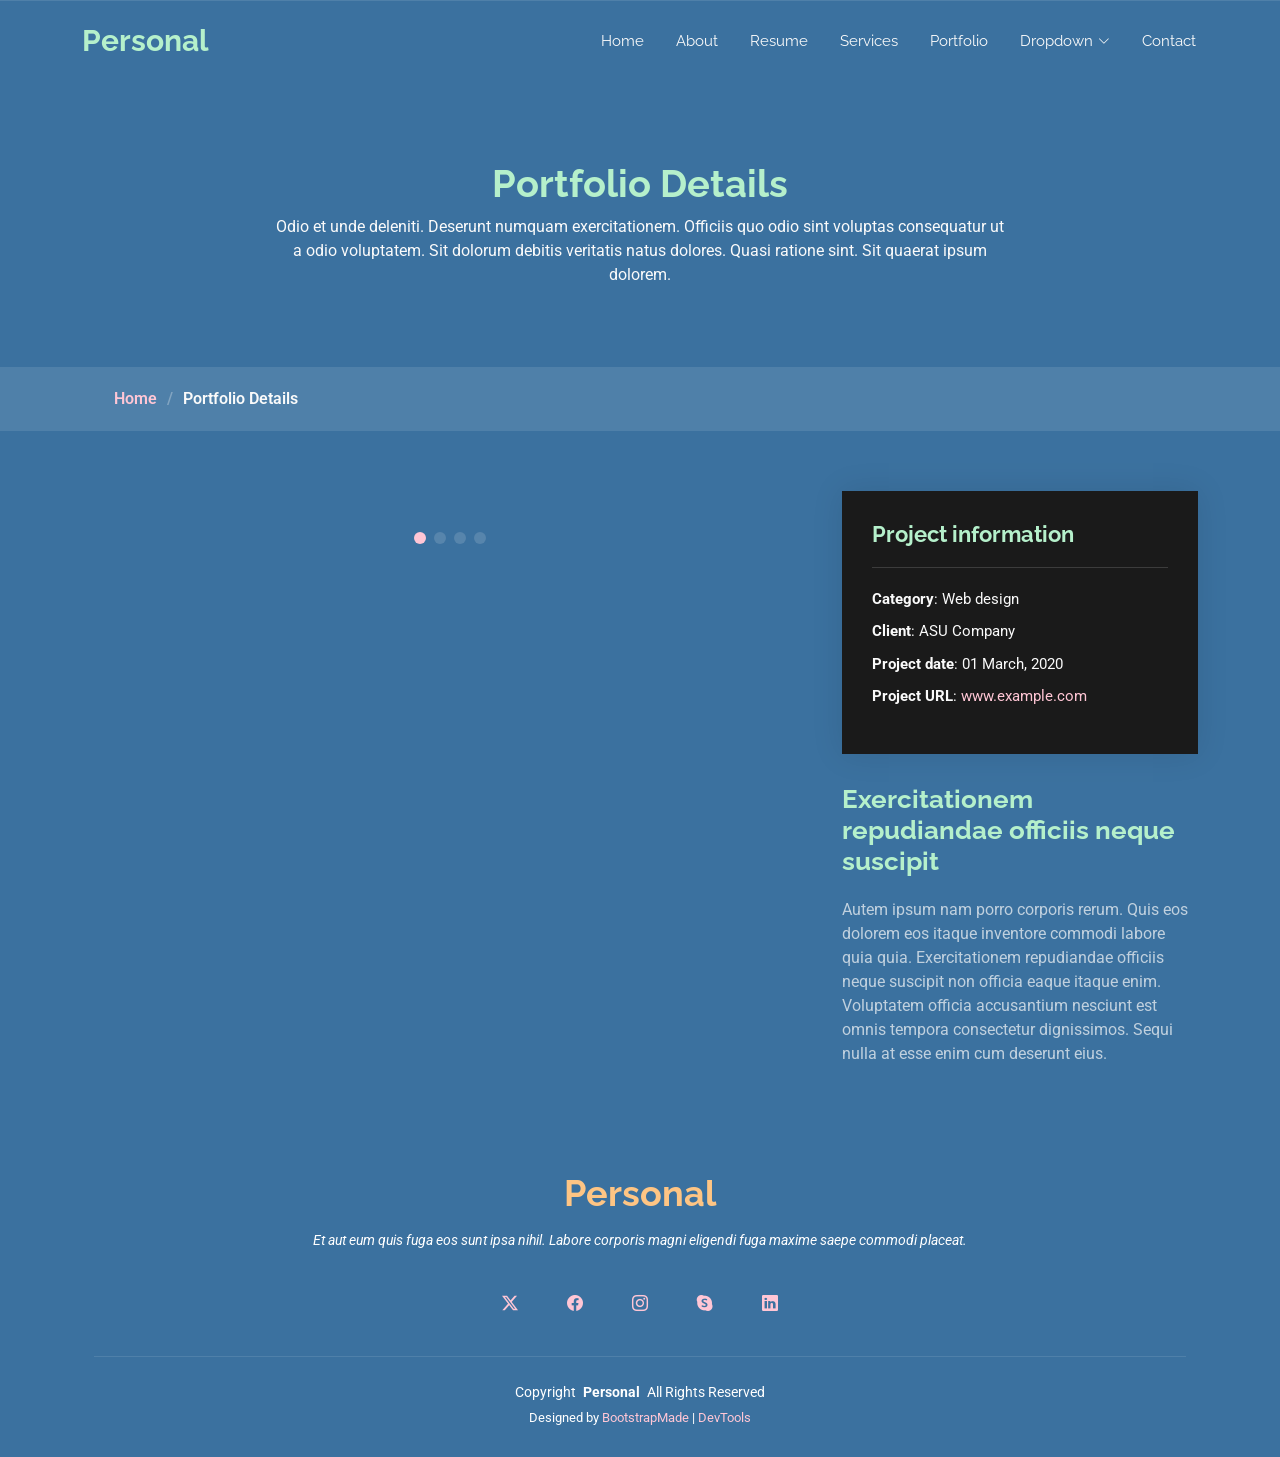
==== portfolio-details.html @ 61aa3cf6 "working on home page, adding portfolio files" ====
<!DOCTYPE html>
<html lang="en">

<head>
  <meta charset="utf-8">
  <meta content="width=device-width, initial-scale=1.0" name="viewport">
  <title>Portfolio Details - Personal Bootstrap Template</title>
  <meta name="description" content="">
  <meta name="keywords" content="">

  <!-- Favicons -->
  <link href="assets/img/favicon.png" rel="icon">
  <link href="assets/img/apple-touch-icon.png" rel="apple-touch-icon">

  <!-- Fonts -->
  <link href="https://fonts.googleapis.com" rel="preconnect">
  <link href="https://fonts.gstatic.com" rel="preconnect" crossorigin>
  <link href="https://fonts.googleapis.com/css2?family=Roboto:ital,wght@0,100;0,300;0,400;0,500;0,700;0,900;1,100;1,300;1,400;1,500;1,700;1,900&family=Poppins:ital,wght@0,100;0,200;0,300;0,400;0,500;0,600;0,700;0,800;0,900;1,100;1,200;1,300;1,400;1,500;1,600;1,700;1,800;1,900&family=Raleway:ital,wght@0,100;0,200;0,300;0,400;0,500;0,600;0,700;0,800;0,900;1,100;1,200;1,300;1,400;1,500;1,600;1,700;1,800;1,900&display=swap" rel="stylesheet">

  <!-- Vendor CSS Files -->
  <link href="assets/vendor/bootstrap/css/bootstrap.min.css" rel="stylesheet">
  <link href="assets/vendor/bootstrap-icons/bootstrap-icons.css" rel="stylesheet">
  <link href="assets/vendor/aos/aos.css" rel="stylesheet">
  <link href="assets/vendor/swiper/swiper-bundle.min.css" rel="stylesheet">
  <link href="assets/vendor/glightbox/css/glightbox.min.css" rel="stylesheet">

  <!-- Main CSS File -->
  <link href="assets/css/main.css" rel="stylesheet">

  <!-- =======================================================
  * Template Name: Personal
  * Template URL: https://bootstrapmade.com/personal-free-resume-bootstrap-template/
  * Updated: Mar 05 2025 with Bootstrap v5.3.3
  * Author: BootstrapMade.com
  * License: https://bootstrapmade.com/license/
  ======================================================== -->
</head>

<body class="portfolio-details-page">

  <header id="header" class="header d-flex align-items-center fixed-top">
    <div class="container-fluid container-xl position-relative d-flex align-items-center justify-content-between">

      <a href="index.html" class="logo d-flex align-items-center">
        <!-- Uncomment the line below if you also wish to use an image logo -->
        <!-- <img src="assets/img/logo.webp" alt=""> -->
        <h1 class="sitename">Personal</h1>
      </a>

      <nav id="navmenu" class="navmenu">
        <ul>
          <li><a href="index.html">Home</a></li>
          <li><a href="about.html">About</a></li>
          <li><a href="resume.html">Resume</a></li>
          <li><a href="services.html">Services</a></li>
          <li><a href="portfolio.html">Portfolio</a></li>
          <li class="dropdown"><a href="#"><span>Dropdown</span> <i class="bi bi-chevron-down toggle-dropdown"></i></a>
            <ul>
              <li><a href="#">Dropdown 1</a></li>
              <li class="dropdown"><a href="#"><span>Deep Dropdown</span> <i class="bi bi-chevron-down toggle-dropdown"></i></a>
                <ul>
                  <li><a href="#">Deep Dropdown 1</a></li>
                  <li><a href="#">Deep Dropdown 2</a></li>
                  <li><a href="#">Deep Dropdown 3</a></li>
                  <li><a href="#">Deep Dropdown 4</a></li>
                  <li><a href="#">Deep Dropdown 5</a></li>
                </ul>
              </li>
              <li><a href="#">Dropdown 2</a></li>
              <li><a href="#">Dropdown 3</a></li>
              <li><a href="#">Dropdown 4</a></li>
            </ul>
          </li>
          <li><a href="contact.html">Contact</a></li>
        </ul>
        <i class="mobile-nav-toggle d-xl-none bi bi-list"></i>
      </nav>

    </div>
  </header>

  <main class="main">

    <!-- Page Title -->
    <div class="page-title" data-aos="fade">
      <div class="heading">
        <div class="container">
          <div class="row d-flex justify-content-center text-center">
            <div class="col-lg-8">
              <h1>Portfolio Details</h1>
              <p class="mb-0">Odio et unde deleniti. Deserunt numquam exercitationem. Officiis quo odio sint voluptas consequatur ut a odio voluptatem. Sit dolorum debitis veritatis natus dolores. Quasi ratione sint. Sit quaerat ipsum dolorem.</p>
            </div>
          </div>
        </div>
      </div>
      <nav class="breadcrumbs">
        <div class="container">
          <ol>
            <li><a href="index.html">Home</a></li>
            <li class="current">Portfolio Details</li>
          </ol>
        </div>
      </nav>
    </div><!-- End Page Title -->

    <!-- Portfolio Details Section -->
    <section id="portfolio-details" class="portfolio-details section">

      <div class="container" data-aos="fade-up" data-aos-delay="100">

        <div class="row gy-4">

          <div class="col-lg-8">
            <div class="portfolio-details-slider swiper init-swiper">

              <script type="application/json" class="swiper-config">
                {
                  "loop": true,
                  "speed": 600,
                  "autoplay": {
                    "delay": 5000
                  },
                  "slidesPerView": "auto",
                  "pagination": {
                    "el": ".swiper-pagination",
                    "type": "bullets",
                    "clickable": true
                  }
                }
              </script>

              <div class="swiper-wrapper align-items-center">

                <div class="swiper-slide">
                  <img src="assets/img/portfolio/portfolio-1.webp" alt="">
                </div>

                <div class="swiper-slide">
                  <img src="assets/img/portfolio/portfolio-10.webp" alt="">
                </div>

                <div class="swiper-slide">
                  <img src="assets/img/portfolio/portfolio-7.webp" alt="">
                </div>

                <div class="swiper-slide">
                  <img src="assets/img/portfolio/portfolio-4.webp" alt="">
                </div>

              </div>
              <div class="swiper-pagination"></div>
            </div>
          </div>

          <div class="col-lg-4">
            <div class="portfolio-info" data-aos="fade-up" data-aos-delay="200">
              <h3>Project information</h3>
              <ul>
                <li><strong>Category</strong>: Web design</li>
                <li><strong>Client</strong>: ASU Company</li>
                <li><strong>Project date</strong>: 01 March, 2020</li>
                <li><strong>Project URL</strong>: <a href="#">www.example.com</a></li>
              </ul>
            </div>
            <div class="portfolio-description" data-aos="fade-up" data-aos-delay="300">
              <h2>Exercitationem repudiandae officiis neque suscipit</h2>
              <p>
                Autem ipsum nam porro corporis rerum. Quis eos dolorem eos itaque inventore commodi labore quia quia. Exercitationem repudiandae officiis neque suscipit non officia eaque itaque enim. Voluptatem officia accusantium nesciunt est omnis tempora consectetur dignissimos. Sequi nulla at esse enim cum deserunt eius.
              </p>
            </div>
          </div>

        </div>

      </div>

    </section><!-- /Portfolio Details Section -->

  </main>

  <footer id="footer" class="footer dark-background">
    <div class="container">
      <h3 class="sitename">Personal</h3>
      <p>Et aut eum quis fuga eos sunt ipsa nihil. Labore corporis magni eligendi fuga maxime saepe commodi placeat.</p>
      <div class="social-links d-flex justify-content-center">
        <a href=""><i class="bi bi-twitter-x"></i></a>
        <a href=""><i class="bi bi-facebook"></i></a>
        <a href=""><i class="bi bi-instagram"></i></a>
        <a href=""><i class="bi bi-skype"></i></a>
        <a href=""><i class="bi bi-linkedin"></i></a>
      </div>
      <div class="container">
        <div class="copyright">
          <span>Copyright</span> <strong class="px-1 sitename">Personal</strong> <span>All Rights Reserved</span>
        </div>
        <div class="credits">
          <!-- All the links in the footer should remain intact. -->
          <!-- You can delete the links only if you've purchased the pro version. -->
          <!-- Licensing information: https://bootstrapmade.com/license/ -->
          <!-- Purchase the pro version with working PHP/AJAX contact form: [buy-url] -->
          Designed by <a href="https://bootstrapmade.com/">BootstrapMade</a> | <a href="https://bootstrapmade.com/tools/">DevTools</a>
        </div>
      </div>
    </div>
  </footer>

  <!-- Scroll Top -->
  <a href="#" id="scroll-top" class="scroll-top d-flex align-items-center justify-content-center"><i class="bi bi-arrow-up-short"></i></a>

  <!-- Preloader -->
  <div id="preloader"></div>

  <!-- Vendor JS Files -->
  <script src="assets/vendor/bootstrap/js/bootstrap.bundle.min.js"></script>
  <script src="assets/vendor/php-email-form/validate.js"></script>
  <script src="assets/vendor/aos/aos.js"></script>
  <script src="assets/vendor/typed.js/typed.umd.js"></script>
  <script src="assets/vendor/purecounter/purecounter_vanilla.js"></script>
  <script src="assets/vendor/waypoints/noframework.waypoints.js"></script>
  <script src="assets/vendor/swiper/swiper-bundle.min.js"></script>
  <script src="assets/vendor/glightbox/js/glightbox.min.js"></script>
  <script src="assets/vendor/imagesloaded/imagesloaded.pkgd.min.js"></script>
  <script src="assets/vendor/isotope-layout/isotope.pkgd.min.js"></script>

  <!-- Main JS File -->
  <script src="assets/js/main.js"></script>

</body>

</html>
---- assets/css/main.css ----
/**
* Template Name: Personal
* Template URL: ttps://bootstrapmade.com/personal-free-resume-bootstrap-template/
* Updated: Nov 04 2024 with Bootstrap v5.3.3
* Author: BootstrapMade.com
* License: https://bootstrapmade.com/license/
*/

/*--------------------------------------------------------------
# Font & Color Variables
# Help: https://bootstrapmade.com/color-system/
--------------------------------------------------------------*/
/* Fonts */
:root {
  --default-font: "Roboto",  system-ui, -apple-system, "Segoe UI", Roboto, "Helvetica Neue", Arial, "Noto Sans", "Liberation Sans", sans-serif, "Apple Color Emoji", "Segoe UI Emoji", "Segoe UI Symbol", "Noto Color Emoji";
  --heading-font: "Raleway",  sans-serif;
  --nav-font: "Raleway",  sans-serif;
}

/* Global Colors - The following color variables are used throughout the website. Updating them here will change the color scheme of the entire website */
:root { 
  --background-color: #3b719f; /* Background color for the entire website, including individual sections */
  --default-color: #fafafa; /* Default color used for the majority of the text content across the entire website */
  --heading-color: #b5f0cb; /* Color for headings, subheadings and title throughout the website */
  --accent-color: #ffc6d5; /* Accent color that represents your brand on the website. It's used for buttons, links, and other elements that need to stand out */
  --surface-color: #1a1a1a; /* The surface color is used as a background of boxed elements within sections, such as cards, icon boxes, or other elements that require a visual separation from the global background. */
  --contrast-color: #000000; /* Contrast color for text, ensuring readability against backgrounds of accent, heading, or default colors. */
}

/* Nav Menu Colors - The following color variables are used specifically for the navigation menu. They are separate from the global colors to allow for more customization options */
:root {
  --nav-color: #fafafa;  /* The default color of the main navmenu links */
  --nav-hover-color: #e3da95; /* Applied to main navmenu links when they are hovered over or active */
  --nav-mobile-background-color: #3b719f; /* Used as the background color for mobile navigation menu */
  --nav-dropdown-background-color: rgb(30, 42, 85); /* Used as the background color for dropdown items that appear when hovering over primary navigation items */
  --nav-dropdown-color: #fafafa; /* Used for navigation links of the dropdown items in the navigation menu. */
  --nav-dropdown-hover-color: #e3da95; /* Similar to --nav-hover-color, this color is applied to dropdown navigation links when they are hovered over. */
}

/* Color Presets - These classes override global colors when applied to any section or element, providing reuse of the sam color scheme. */

.light-background {
  --background-color: #1a1a1a;
  --surface-color: #343434;
}

.dark-background {
  --background-color: #3b719f;
  --default-color: #ffffff;
  --heading-color: #fec584;
  --surface-color: #292929f9;
  --contrast-color: #000000;
}

/* Smooth scroll */
:root {
  scroll-behavior: smooth;
}

/*--------------------------------------------------------------
# General Styling & Shared Classes
--------------------------------------------------------------*/
body {
  color: var(--default-color);
  background-color: var(--background-color);
  font-family: var(--default-font);
}

a {
  color: var(--accent-color);
  text-decoration: none;
  transition: 0.3s;
}

a:hover {
  color: color-mix(in srgb, var(--accent-color), transparent 25%);
  text-decoration: none;
}

h1,
h2,
h3,
h4,
h5,
h6 {
  color: var(--heading-color);
  font-family: var(--heading-font);
}

h1 .color-orange {

  color: #fec584;

} 


/*--------------------------------------------------------------
# Global Header
--------------------------------------------------------------*/
.header {
  --background-color: rgba(0, 0, 0, 0);
  color: var(--default-color);
  background-color: var(--background-color);
  padding: 15px 0;
  transition: all 0.5s;
  z-index: 997;
}

.header .logo {
  line-height: 1;
}

.header .logo img {
  max-height: 32px;
  margin-right: 8px;
}

.header .logo h1 {
  font-size: 30px;
  margin: 0;
  font-weight: 700;
  color: var(--heading-color);
}

/* .scrolled .header {
  box-shadow: 0px 0 18px rgba(0, 0, 0, 0.1);
} */

/* Custom styling to match the left-side logo */
.navmenu .right-header-link {
  font-size: 30px;              /* Matches your .header .logo h1 */
  font-weight: 700;             /* Matches your .header .logo h1 */
  color: #e3da95;               /* Change this to your desired color (e.g., Orange) */
  text-decoration: none;
  font-family: var(--nav-font);
  transition: 0.3s;
}

/* Hover state */
.navmenu .right-header-link:hover {
  color: var(--nav-hover-color); /* Or a specific color like #ffffff */
}

/* Fix for Mobile: Ensures the link stays visible and doesn't hide inside a menu */
@media (max-width: 1199px) {
  .navmenu ul {
    display: none !important;
  }
  
  .navmenu .right-header-link {
    font-size: 20px; /* Slightly smaller for mobile screens */
    padding-right: 15px;
  }
}

/* Global Header on Scroll
------------------------------*/
.scrolled .header {
  --background-color: rgb(30, 42, 85);
}

/*--------------------------------------------------------------
# Navigation Menu
--------------------------------------------------------------*/
/* Desktop Navigation */
@media (min-width: 1200px) {
  .navmenu {
    padding: 0;
  }

  .navmenu ul {
    margin: 0;
    padding: 0;
    display: flex;
    list-style: none;
    align-items: center;
  }

  .navmenu li {
    position: relative;
  }

  .navmenu>ul>li {
    white-space: nowrap;
    padding: 15px 14px;
  }

  .navmenu>ul>li:last-child {
    padding-right: 0;
  }

  .navmenu a,
  .navmenu a:focus {
    color: var(--nav-color);
    font-size: 15px;
    padding: 0 2px;
    font-family: var(--nav-font);
    font-weight: 400;
    display: flex;
    align-items: center;
    justify-content: space-between;
    white-space: nowrap;
    transition: 0.3s;
    position: relative;
  }

  .navmenu a i,
  .navmenu a:focus i {
    font-size: 12px;
    line-height: 0;
    margin-left: 5px;
    transition: 0.3s;
  }


  .navmenu li:hover>a,
  .navmenu .active,
  .navmenu .active:focus {
    color: var(--nav-hover-color);
  }

  .navmenu .dropdown ul {
    margin: 0;
    padding: 10px 0;
    background: var(--nav-dropdown-background-color);
    display: block;
    position: absolute;
    visibility: hidden;
    left: 14px;
    top: 130%;
    opacity: 0;
    transition: 0.3s;
    border-radius: 4px;
    z-index: 99;
    box-shadow: 0px 0px 30px rgba(0, 0, 0, 0.1);
  }

  .navmenu .dropdown ul li {
    min-width: 200px;
  }

  .navmenu .dropdown ul a {
    padding: 10px 20px;
    font-size: 15px;
    text-transform: none;
    color: var(--nav-dropdown-color);
  }

  .navmenu .dropdown ul a i {
    font-size: 12px;
  }

  .navmenu .dropdown ul a:hover,
  .navmenu .dropdown ul .active:hover,
  .navmenu .dropdown ul li:hover>a {
    color: var(--nav-dropdown-hover-color);
  }

  .navmenu .dropdown:hover>ul {
    opacity: 1;
    top: 100%;
    visibility: visible;
  }

  .navmenu .dropdown .dropdown ul {
    top: 0;
    left: -90%;
    visibility: hidden;
  }

  .navmenu .dropdown .dropdown:hover>ul {
    opacity: 1;
    top: 0;
    left: -100%;
    visibility: visible;
  }
}

/* Mobile Navigation */
@media (max-width: 1199px) {
  .mobile-nav-toggle {
    color: var(--nav-color);
    font-size: 28px;
    line-height: 0;
    margin-right: 10px;
    cursor: pointer;
    transition: color 0.3s;
  }

  .navmenu {
    padding: 0;
    z-index: 9997;
  }

  .navmenu ul {
    display: none;
    list-style: none;
    position: absolute;
    inset: 60px 20px 20px 20px;
    padding: 10px 0;
    margin: 0;
    border-radius: 6px;
    background-color: var(--nav-mobile-background-color);
    border: 1px solid color-mix(in srgb, var(--default-color), transparent 90%);
    box-shadow: none;
    overflow-y: auto;
    transition: 0.3s;
    z-index: 9998;
  }

  .navmenu a,
  .navmenu a:focus {
    color: var(--nav-dropdown-color);
    padding: 10px 20px;
    font-family: var(--nav-font);
    font-size: 17px;
    font-weight: 500;
    display: flex;
    align-items: center;
    justify-content: space-between;
    white-space: nowrap;
    transition: 0.3s;
  }

  .navmenu a i,
  .navmenu a:focus i {
    font-size: 12px;
    line-height: 0;
    margin-left: 5px;
    width: 30px;
    height: 30px;
    display: flex;
    align-items: center;
    justify-content: center;
    border-radius: 50%;
    transition: 0.3s;
    background-color: color-mix(in srgb, var(--accent-color), transparent 90%);
  }

  .navmenu a i:hover,
  .navmenu a:focus i:hover {
    background-color: var(--accent-color);
    color: var(--contrast-color);
  }

  .navmenu a:hover,
  .navmenu .active,
  .navmenu .active:focus {
    color: var(--nav-dropdown-hover-color);
  }

  .navmenu .active i,
  .navmenu .active:focus i {
    background-color: var(--accent-color);
    color: var(--contrast-color);
    transform: rotate(180deg);
  }

  .navmenu .dropdown ul {
    position: static;
    display: none;
    z-index: 99;
    padding: 10px 0;
    margin: 10px 20px;
    background-color: var(--nav-dropdown-background-color);
    transition: all 0.5s ease-in-out;
  }

  .navmenu .dropdown ul ul {
    background-color: rgba(33, 37, 41, 0.1);
  }

  .navmenu .dropdown>.dropdown-active {
    display: block;
    background-color: rgba(33, 37, 41, 0.03);
  }

  .mobile-nav-active {
    overflow: hidden;
  }

  .mobile-nav-active .mobile-nav-toggle {
    color: #fff;
    position: absolute;
    font-size: 32px;
    top: 15px;
    right: 15px;
    margin-right: 0;
    z-index: 9999;
  }

  .mobile-nav-active .navmenu {
    position: fixed;
    overflow: hidden;
    inset: 0;
    background: rgba(33, 37, 41, 0.8);
    transition: 0.3s;
  }

  .mobile-nav-active .navmenu>ul {
    display: block;
  }
}

/*--------------------------------------------------------------
# Global Footer
--------------------------------------------------------------*/
.footer {
  color: var(--default-color);
  background-color: var(--background-color);
  font-size: 14px;
  text-align: center;
  padding: 30px 0;
  position: relative;
}

.footer h3 {
  font-size: 36px;
  font-weight: 700;
  position: relative;
  padding: 0;
  margin: 0 0 15px 0;
}

.footer p {
  font-size: 15;
  font-style: italic;
  padding: 0;
  margin: 0 0 30px 0;
}

.footer .social-links {
  margin: 0 0 30px 0;
}

.footer .social-links a {
  font-size: 16px;
  display: flex;
  align-items: center;
  justify-content: center;
  color: var(--accent-color);
  line-height: 1;
  margin: 0 10px;
  border-radius: 100%;
  text-align: center;
  width: 45px;
  height: 45px;
  transition: 0.3s;
}

.footer .social-links a:hover {
  color: color-mix(in srgb, var(--accent-color), transparent 25%);
  text-decoration: none;
}

.footer .copyright {
  padding-top: 25px;
  border-top: 1px solid color-mix(in srgb, var(--default-color), transparent 90%);
}

.footer .credits {
  font-size: 13px;
  padding-top: 5px;
}

/*--------------------------------------------------------------
# Scroll Top Button
--------------------------------------------------------------*/
.scroll-top {
  position: fixed;
  visibility: hidden;
  opacity: 0;
  right: 15px;
  bottom: -15px;
  z-index: 99999;
  background-color: var(--accent-color);
  width: 44px;
  height: 44px;
  border-radius: 50px;
  transition: all 0.4s;
}

.scroll-top i {
  font-size: 24px;
  color: var(--contrast-color);
  line-height: 0;
}

.scroll-top:hover {
  background-color: color-mix(in srgb, var(--accent-color), transparent 20%);
  color: var(--contrast-color);
}

.scroll-top.active {
  visibility: visible;
  opacity: 1;
  bottom: 15px;
}

/*--------------------------------------------------------------
# Disable aos animation delay on mobile devices
--------------------------------------------------------------*/
@media screen and (max-width: 768px) {
  [data-aos-delay] {
    transition-delay: 0 !important;
  }
}

/*--------------------------------------------------------------
# Global Page Titles & Breadcrumbs
--------------------------------------------------------------*/
.page-title {
  color: var(--default-color);
  background-color: var(--background-color);
  position: relative;
}

.page-title .heading {
  padding: 160px 0 80px 0;
  border-top: 1px solid color-mix(in srgb, var(--default-color), transparent 90%);
}

.page-title .heading h1 {
  font-size: 38px;
  font-weight: 700;
}

.page-title nav {
  background-color: color-mix(in srgb, var(--default-color), transparent 90%);
  padding: 20px 0;
}

.page-title nav ol {
  display: flex;
  flex-wrap: wrap;
  list-style: none;
  margin: 0;
  font-size: 16px;
  font-weight: 600;
}

.page-title nav ol li+li {
  padding-left: 10px;
}

.page-title nav ol li+li::before {
  content: "/";
  display: inline-block;
  padding-right: 10px;
  color: color-mix(in srgb, var(--default-color), transparent 70%);
}

/*--------------------------------------------------------------
# Global Sections
--------------------------------------------------------------*/
section,
.section {
  color: var(--default-color);
  background-color: var(--background-color);
  padding: 60px 0;
  scroll-margin-top: 100px;
  overflow: clip;
}

@media (max-width: 1199px) {

  section,
  .section {
    scroll-margin-top: 66px;
  }
}

/*--------------------------------------------------------------
# Global Section Titles
--------------------------------------------------------------*/
.section-title {
  padding-bottom: 60px;
  position: relative;
}

.section-title h2 {
  font-size: 14px;
  font-weight: 500;
  padding: 0;
  line-height: 1px;
  margin: 0;
  letter-spacing: 1.5px;
  text-transform: uppercase;
  color: color-mix(in srgb, var(--default-color), transparent 50%);
  position: relative;
}

.section-title h2::after {
  content: "";
  width: 120px;
  height: 1px;
  display: inline-block;
  background: var(--accent-color);
  margin: 4px 10px;
}

.section-title div {
  color: var(--heading-color);
  margin: 0;
  margin: 0;
  font-size: 28px;
  font-weight: 700;
  text-transform: uppercase;
  font-family: var(--heading-font);
}

/*--------------------------------------------------------------
# Hero Section
--------------------------------------------------------------*/
/* .hero {
  width: 100%;
  min-height: 100vh;
  position: relative;
  padding: 80px 0;
  display: flex;
  align-items: center;
  justify-content: center;
}

.hero img {
  position: absolute;
  inset: 0;
  display: block;
  width: 100%;
  height: 100%;
  object-fit: cover;
  z-index: 1;
}

.hero .container {
  position: relative;
  z-index: 3;
}

.hero h2 {
  margin: 0;
  font-size: 64px;
  font-weight: 700;
}

.hero p {
  margin: 5px 0 0 0;
  font-size: 26px;
}

.hero p span {
  letter-spacing: 1px;
  border-bottom: 2px solid var(--accent-color);
}

.hero .social-links {
  margin-top: 25px;
}

.hero .social-links a {
  background-color: color-mix(in srgb, var(--default-color), transparent 90%);
  color: var(--default-color);
  font-size: 14px;
  width: 40px;
  height: 40px;
  border-radius: 50px;
  display: inline-flex;
  align-items: center;
  justify-content: center;
  margin-right: 20px;
  transition: 0.3s;
}

.hero .social-links a:hover {
  background-color: var(--accent-color);
}

@media (max-width: 768px) {
  .hero h2 {
    font-size: 32px;
  }

  .hero p {
    font-size: 20px;
  }
} */

/*--------------------------------------------------------------
# About Section
--------------------------------------------------------------*/
/* .about .content h2 {
  font-weight: 700;
  font-size: 24px;
}

.about .content ul {
  list-style: none;
  padding: 0;
}

.about .content ul li {
  margin-bottom: 20px;
  display: flex;
  align-items: center;
}

.about .content ul strong {
  margin-right: 10px;
}

.about .content ul i {
  font-size: 16px;
  margin-right: 5px;
  color: var(--accent-color);
  line-height: 0;
} */

/*--------------------------------------------------------------
# Stats Section
--------------------------------------------------------------*/
/* .stats i {
  background-color: var(--surface-color);
  color: var(--accent-color);
  box-shadow: 0px 2px 25px rgba(0, 0, 0, 0.1);
  width: 54px;
  height: 54px;
  font-size: 24px;
  border-radius: 50px;
  border: 2px solid var(--background-color);
  display: inline-flex;
  align-items: center;
  justify-content: center;
  position: relative;
  z-index: 1;
}

.stats .stats-item {
  background-color: var(--surface-color);
  margin-top: -27px;
  padding: 30px 30px 25px 30px;
  width: 100%;
  position: relative;
  text-align: center;
  box-shadow: 0px 2px 35px rgba(0, 0, 0, 0.1);
  border-radius: 4px;
  z-index: 0;
}

.stats .stats-item span {
  font-size: 36px;
  display: block;
  font-weight: 700;
  color: color-mix(in srgb, var(--default-color), transparent 20%);
}

.stats .stats-item p {
  padding: 0;
  margin: 0;
  font-family: var(--heading-font);
  font-size: 16px;
} */

/*--------------------------------------------------------------
# Skills Section
--------------------------------------------------------------*/
/* .skills .progress {
  height: 60px;
  display: block;
  background: none;
  border-radius: 0;
}

.skills .progress .skill {
  color: var(--heading-color);
  padding: 0;
  margin: 0 0 6px 0;
  text-transform: uppercase;
  display: block;
  font-weight: 600;
  font-family: var(--heading-font);
}

.skills .progress .skill .val {
  float: right;
  font-style: normal;
}

.skills .progress-bar-wrap {
  background: color-mix(in srgb, var(--default-color), transparent 90%);
  height: 10px;
}

.skills .progress-bar {
  width: 1px;
  height: 10px;
  transition: 0.9s;
  background-color: var(--accent-color);
} */

/*--------------------------------------------------------------
# Interests Section
--------------------------------------------------------------*/
/* .interests .features-item {
  background-color: var(--surface-color);
  display: flex;
  align-items: center;
  padding: 20px;
  transition: 0.3s;
  border: 1px solid color-mix(in srgb, var(--default-color), transparent 90%);
  position: relative;
}

.interests .features-item i {
  font-size: 32px;
  padding-right: 10px;
  line-height: 0;
}

.interests .features-item h3 {
  font-weight: 700;
  margin: 0;
  padding: 0;
  line-height: 1;
  font-size: 16px;
}

.interests .features-item h3 a {
  color: var(--heading-color);
  transition: 0.3s;
}

.interests .features-item:hover {
  border-color: var(--accent-color);
}

.interests .features-item:hover h3 a {
  color: var(--accent-color);
} */

/*--------------------------------------------------------------
# Resume Section
--------------------------------------------------------------*/
.resume .resume-title {
  color: var(--heading-color);
  font-size: 26px;
  font-weight: 700;
  margin-top: 20px;
  margin-bottom: 20px;
}

.resume .resume-item {
  padding: 0 0 20px 20px;
  margin-top: -2px;
  border-left: 2px solid var(--accent-color);
  position: relative;
}

.resume .resume-item h4 {
  line-height: 18px;
  font-size: 18px;
  font-weight: 600;
  text-transform: uppercase;
  color: color-mix(in srgb, var(--default-color), transparent 20%);
  margin-bottom: 10px;
}

.resume .resume-item h5 {
  font-size: 16px;
  padding: 5px 15px;
  display: inline-block;
  font-weight: 600;
  margin-bottom: 10px;
}

.resume .resume-item ul {
  padding-left: 20px;
}

.resume .resume-item ul li {
  padding-bottom: 10px;
}

.resume .resume-item:last-child {
  padding-bottom: 0;
}

.resume .resume-item::before {
  content: "";
  position: absolute;
  width: 16px;
  height: 16px;
  border-radius: 50px;
  left: -9px;
  top: 0;
  background: var(--background-color);
  border: 2px solid var(--accent-color);
}

/*--------------------------------------------------------------
# Services Section
--------------------------------------------------------------*/
/* .services .service-item {
  background-color: var(--surface-color);
  text-align: center;
  padding: 80px 20px;
  transition: all ease-in-out 0.3s;
  height: 100%;
}

.services .service-item .icon {
  margin: 0 auto;
  width: 64px;
  height: 64px;
  background: var(--accent-color);
  border-radius: 4px;
  display: flex;
  align-items: center;
  justify-content: center;
  margin-bottom: 20px;
  transition: 0.3s;
  transform-style: preserve-3d;
}

.services .service-item .icon i {
  color: var(--contrast-color);
  font-size: 28px;
  transition: ease-in-out 0.3s;
}

.services .service-item .icon::before {
  position: absolute;
  content: "";
  left: -8px;
  top: -8px;
  height: 100%;
  width: 100%;
  background: color-mix(in srgb, var(--accent-color), transparent 80%);
  border-radius: 5px;
  transition: all 0.3s ease-out 0s;
  transform: translateZ(-1px);
}

.services .service-item h3 {
  font-weight: 700;
  margin: 10px 0 15px 0;
  font-size: 22px;
}

.services .service-item p {
  line-height: 24px;
  font-size: 14px;
  margin-bottom: 0;
}

.services .service-item:hover {
  background: var(--accent-color);
  border-color: var(--accent-color);
}

.services .service-item:hover .icon {
  background: var(--surface-color);
}

.services .service-item:hover .icon i {
  color: var(--accent-color);
}

.services .service-item:hover .icon::before {
  background: color-mix(in srgb, var(--background-color), transparent 70%);
}

.services .service-item:hover h3,
.services .service-item:hover p {
  color: var(--contrast-color);
} */

/*--------------------------------------------------------------
# Service Details Section
--------------------------------------------------------------*/
/* .service-details .services-list {
  background-color: var(--surface-color);
  padding: 10px 30px;
  border: 1px solid color-mix(in srgb, var(--default-color), transparent 90%);
  margin-bottom: 20px;
}

.service-details .services-list a {
  display: block;
  line-height: 1;
  padding: 8px 0 8px 15px;
  border-left: 3px solid color-mix(in srgb, var(--default-color), transparent 70%);
  margin: 20px 0;
  color: color-mix(in srgb, var(--default-color), transparent 20%);
  transition: 0.3s;
}

.service-details .services-list a.active {
  color: var(--heading-color);
  font-weight: 700;
  border-color: var(--accent-color);
}

.service-details .services-list a:hover {
  border-color: var(--accent-color);
}

.service-details .services-img {
  margin-bottom: 20px;
}

.service-details h3 {
  font-size: 26px;
  font-weight: 700;
}

.service-details h4 {
  font-size: 20px;
  font-weight: 700;
}

.service-details p {
  font-size: 15px;
}

.service-details ul {
  list-style: none;
  padding: 0;
  font-size: 15px;
}

.service-details ul li {
  padding: 5px 0;
  display: flex;
  align-items: center;
}

.service-details ul i {
  font-size: 20px;
  margin-right: 8px;
  color: var(--accent-color);
} */

/*--------------------------------------------------------------
# Portfolio Section
--------------------------------------------------------------*/
.portfolio .portfolio-filters {
  padding: 0;
  margin: 0 auto 20px auto;
  list-style: none;
  text-align: center;
}

.portfolio .portfolio-filters li {
  cursor: pointer;
  display: inline-block;
  padding: 0;
  font-size: 18px;
  font-weight: 500;
  margin: 0 10px;
  line-height: 1;
  margin-bottom: 5px;
  transition: all 0.3s ease-in-out;
}

.portfolio .portfolio-filters li:hover,
.portfolio .portfolio-filters li.filter-active {
  color: var(--accent-color);
}

.portfolio .portfolio-filters li:first-child {
  margin-left: 0;
}

.portfolio .portfolio-filters li:last-child {
  margin-right: 0;
}

@media (max-width: 575px) {
  .portfolio .portfolio-filters li {
    font-size: 14px;
    margin: 0 5px;
  }
}

.portfolio .portfolio-content {
  position: relative;
  overflow: hidden;
}

.portfolio .portfolio-content img {
  transition: 0.3s;
}

.portfolio .portfolio-content .portfolio-info {
  opacity: 0;
  position: absolute;
  inset: 0;
  z-index: 3;
  transition: all ease-in-out 0.3s;
  background: rgba(0, 0, 0, 0.6);
  padding: 15px;
}

.portfolio .portfolio-content .portfolio-info h4 {
  font-size: 14px;
  padding: 5px 10px;
  font-weight: 400;
  color: #ffffff;
  display: inline-block;
  background-color: var(--accent-color);
}

.portfolio .portfolio-content .portfolio-info p {
  position: absolute;
  bottom: 10px;
  text-align: center;
  display: inline-block;
  left: 0;
  right: 0;
  font-size: 16px;
  font-weight: 600;
  color: rgba(255, 255, 255, 0.8);
}

.portfolio .portfolio-content .portfolio-info .preview-link,
.portfolio .portfolio-content .portfolio-info .details-link {
  position: absolute;
  left: calc(50% - 40px);
  font-size: 26px;
  top: calc(50% - 14px);
  color: #fff;
  transition: 0.3s;
  line-height: 1.2;
}

.portfolio .portfolio-content .portfolio-info .preview-link:hover,
.portfolio .portfolio-content .portfolio-info .details-link:hover {
  color: var(--accent-color);
}

.portfolio .portfolio-content .portfolio-info .details-link {
  left: 50%;
  font-size: 34px;
  line-height: 0;
}

.portfolio .portfolio-content:hover .portfolio-info {
  opacity: 1;
}

.portfolio .portfolio-content:hover img {
  transform: scale(1.1);
}

/*--------------------------------------------------------------
# Portfolio Details Section
--------------------------------------------------------------*/
 .portfolio-details .portfolio-details-slider img {
  width: 100%;
}

.portfolio-details .portfolio-details-slider .swiper-pagination {
  margin-top: 20px;
  position: relative;
}

.portfolio-details .portfolio-details-slider .swiper-pagination .swiper-pagination-bullet {
  width: 12px;
  height: 12px;
  background-color: color-mix(in srgb, var(--default-color), transparent 85%);
  opacity: 1;
}

.portfolio-details .portfolio-details-slider .swiper-pagination .swiper-pagination-bullet-active {
  background-color: var(--accent-color);
}

.portfolio-details .portfolio-info {
  background-color: var(--surface-color);
  padding: 30px;
  box-shadow: 0px 0 30px rgba(0, 0, 0, 0.1);
}

.portfolio-details .portfolio-info h3 {
  font-size: 22px;
  font-weight: 700;
  margin-bottom: 20px;
  padding-bottom: 20px;
  border-bottom: 1px solid color-mix(in srgb, var(--default-color), transparent 85%);
}

.portfolio-details .portfolio-info ul {
  list-style: none;
  padding: 0;
  font-size: 15px;
}

.portfolio-details .portfolio-info ul li+li {
  margin-top: 10px;
}

.portfolio-details .portfolio-description {
  padding-top: 30px;
}

.portfolio-details .portfolio-description h2 {
  font-size: 26px;
  font-weight: 700;
  margin-bottom: 20px;
}

.portfolio-details .portfolio-description p {
  padding: 0;
  color: color-mix(in srgb, var(--default-color), transparent 30%);
}

/*--------------------------------------------------------------
# Starter Section Section
--------------------------------------------------------------*/
/* .starter-section { */
  /* Add your styles here */

/*--------------------------------------------------------------
# Contact Section
--------------------------------------------------------------*/
/* .contact .info-item {
  box-shadow: 0px 0px 20px rgba(0, 0, 0, 0.1);
  padding: 20px 30px;
}

.contact .info-item .icon {
  color: var(--contrast-color);
  background-color: var(--accent-color);
  width: 56px;
  height: 56px;
  font-size: 24px;
  display: flex;
  justify-content: center;
  align-items: center;
  transition: all 0.3s ease-in-out;
  border-radius: 50%;
  margin-right: 15px;
}

.contact .info-item h3 {
  font-size: 18px;
  font-weight: 700;
  margin: 0 0 2px 0;
}

.contact .info-item p {
  padding: 0;
  margin-bottom: 0;
  font-size: 14px;
}

.contact .info-item .social-links a {
  font-size: 24px;
  display: inline-block;
  line-height: 1;
  margin: 4px 6px 0 0;
  transition: 0.3s;
  color: color-mix(in srgb, var(--default-color), transparent 50%);
}

.contact .info-item .social-links a:hover {
  color: var(--accent-color);
}

.contact .php-email-form {
  box-shadow: 0px 0px 20px rgba(0, 0, 0, 0.1);
  padding: 30px;
  margin-top: 30px;
}

@media (max-width: 575px) {
  .contact .php-email-form {
    padding: 20px;
  }
}

.contact .php-email-form input[type=text],
.contact .php-email-form input[type=email],
.contact .php-email-form textarea {
  color: var(--default-color);
  background-color: color-mix(in srgb, var(--background-color), transparent 50%);
  border-color: color-mix(in srgb, var(--default-color), transparent 80%);
  font-size: 14px;
  padding: 10px 15px;
  box-shadow: none;
  border-radius: 0;
}

.contact .php-email-form input[type=text]:focus,
.contact .php-email-form input[type=email]:focus,
.contact .php-email-form textarea:focus {
  border-color: var(--accent-color);
}

.contact .php-email-form input[type=text]::placeholder,
.contact .php-email-form input[type=email]::placeholder,
.contact .php-email-form textarea::placeholder {
  color: color-mix(in srgb, var(--default-color), transparent 70%);
}

.contact .php-email-form button[type=submit] {
  color: var(--contrast-color);
  background: var(--accent-color);
  border: 0;
  padding: 10px 30px;
  transition: 0.4s;
  border-radius: 50px;
}

.contact .php-email-form button[type=submit]:hover {
  background: color-mix(in srgb, var(--accent-color), transparent 20%);
} */

/* 
Skip to main content link
Taken from: https://www.freecodecamp.org/news/how-to-add-skip-to-main-content-links-to-a-website/
*/

.skip-to-main-content-link {
  position: absolute;
  left: -9999px;
  z-index: 999;
  padding: 1em;
  background-color: black;
  color: white;
  opacity: 0;
}
.skip-to-main-content-link:focus {
  left: 50%;
  transform: translateX(-50%);
  opacity: 1;
}

img {
  max-width: 80%;
  height: auto;
}

video {
  width: 100%;
  height: auto;
  display: block;
}

.video-caption {
  text-align: center; 
  margin-top: 10px; 
}

.header-secondary a {
  /* Matching your font preferences */
  font-size: 25px;               /* Slightly smaller than the 30px logo */
  font-weight: 600;              /* Medium weight, not too bold */
  font-family: var(--nav-font);  /* Or var(--default-font) */
  
  /* Color and Style */
  color: #e3da95;                /* Your specific color */
  text-decoration: none;
  transition: 0.3s;
  display: inline-block;
}

.header-secondary a:hover {
  color: #e4debd;                /* A slightly darker shade for hover */
  text-decoration: none;
}

/* Ensure it looks good on mobile */
@media (max-width: 768px) {
  .header-secondary a {
    font-size: 16px;
    padding-right: 10px;
  }
}


.profile-headshot {
  /* Use pixels for exact sizing, or % for relative sizing */
  max-width: 400px; 
  
  /* These lines keep it centered in the column */
  display: block;
  margin-left: auto;
  margin-right: auto;
  
  /* Optional: adds a nice rounded corner to match a modern UX feel */
  border-radius: 10px; 
}

/* Responsive adjustment: Make it look bigger/full-width on mobile */
@media (max-width: 768px) {
  .profile-headshot {
    max-width: 80%; 
    margin-top: 20px; /* Adds space between text and image on mobile */
  }
}
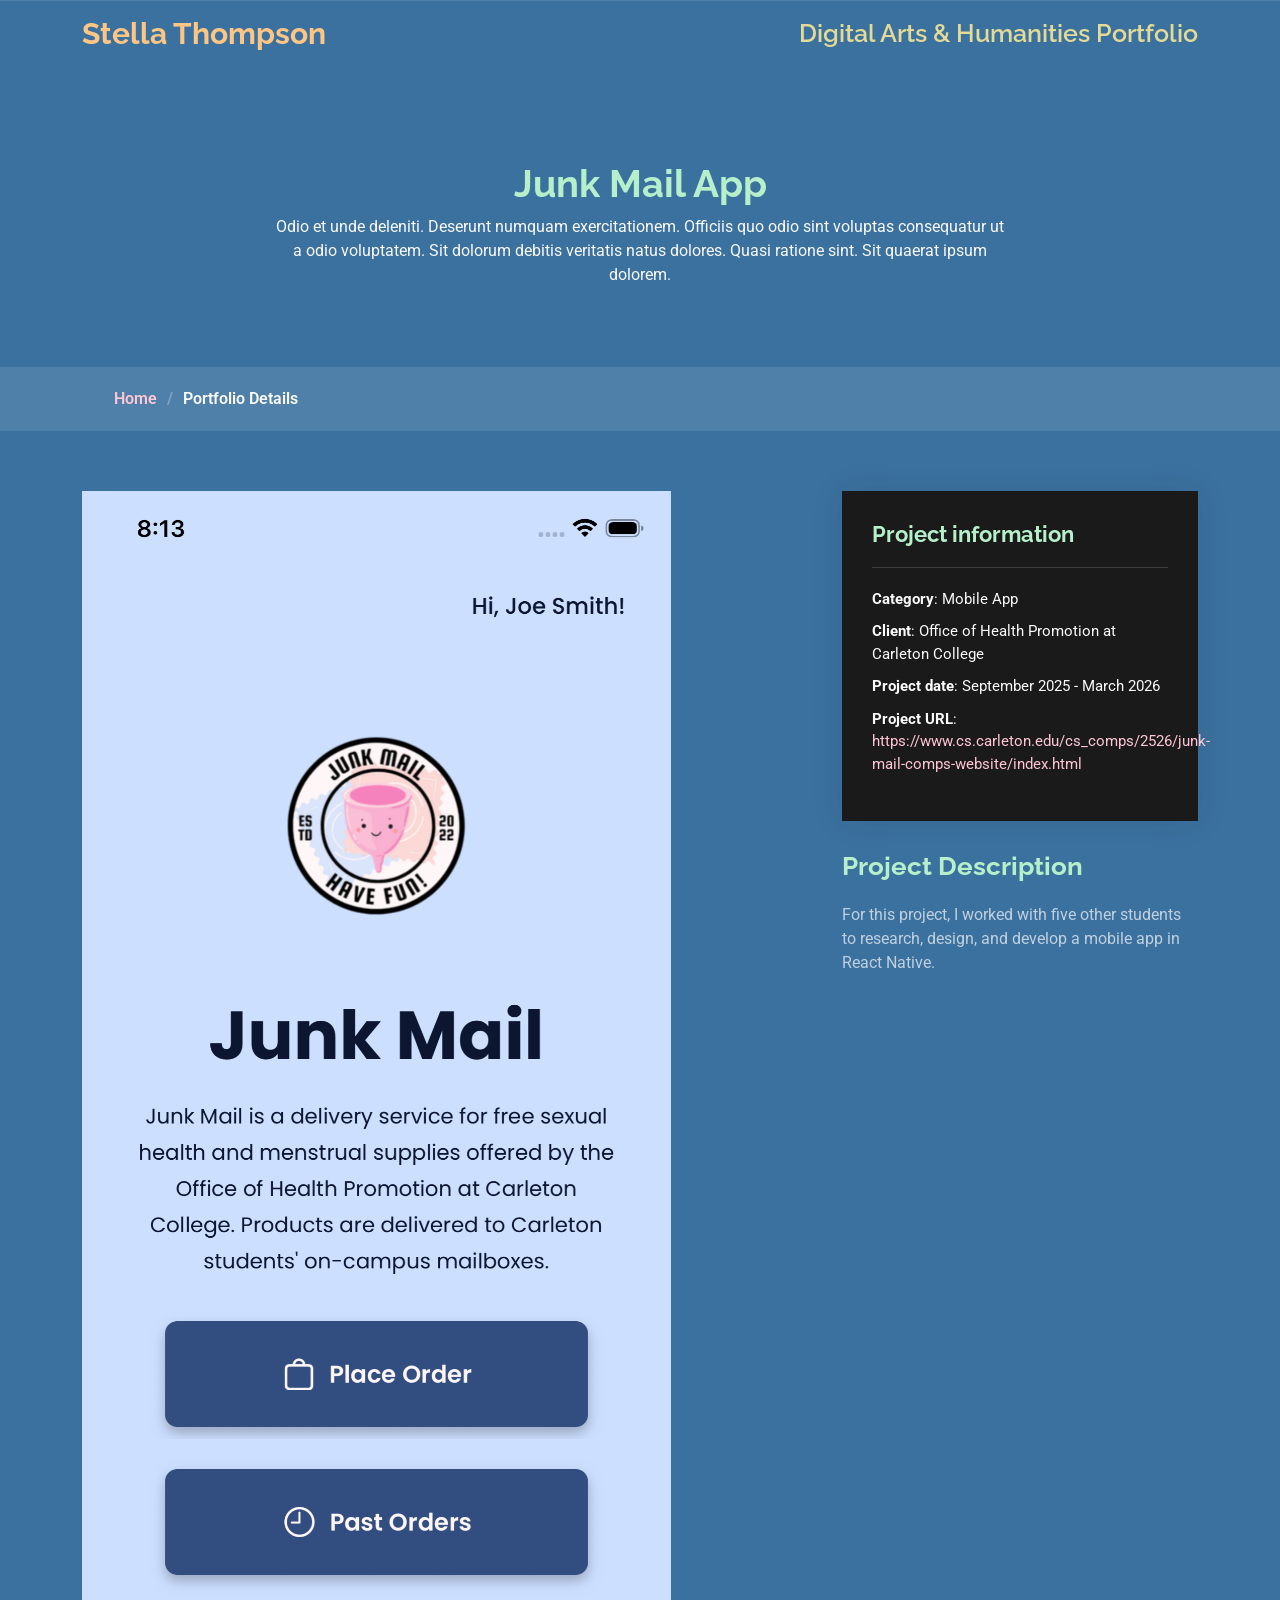
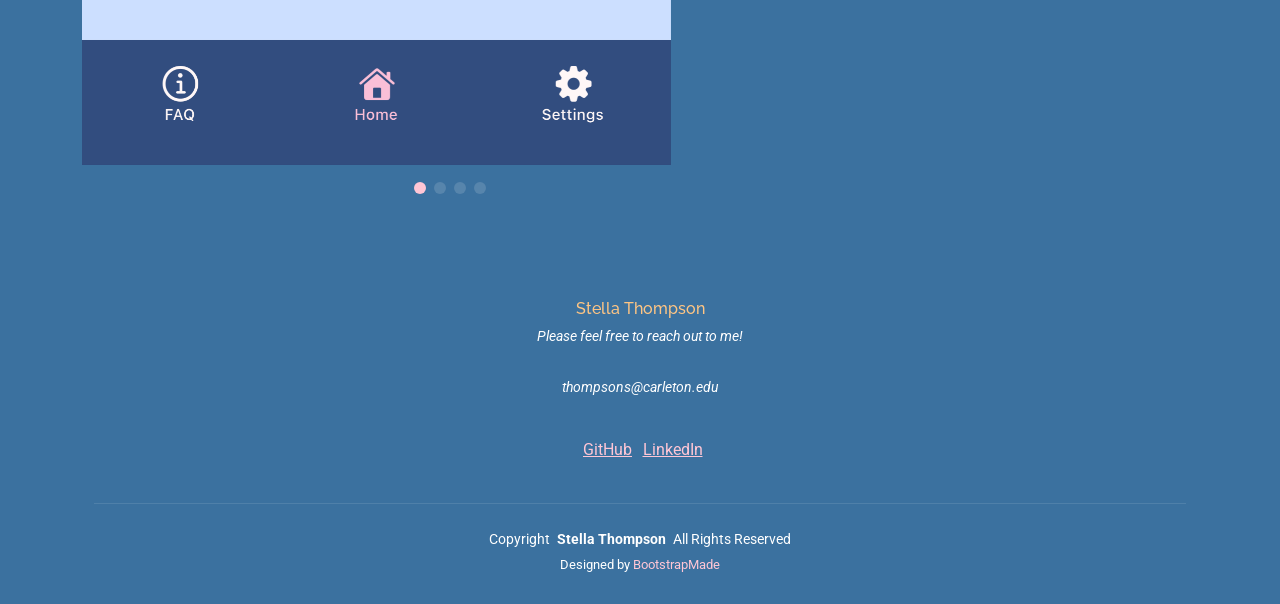
==== commit ddac7858: "adding first portfolio item" ====
--- a/portfolio-details.html
+++ b/portfolio-details.html
@@ -4,13 +4,13 @@
 <head>
   <meta charset="utf-8">
   <meta content="width=device-width, initial-scale=1.0" name="viewport">
-  <title>Portfolio Details - Personal Bootstrap Template</title>
-  <meta name="description" content="">
+  <title>Stella Thompson</title>
+  <meta name="description" content="Stella Thompson's Digital Arts and Humanities Portfolio">
   <meta name="keywords" content="">
 
   <!-- Favicons -->
-  <link href="assets/img/favicon.png" rel="icon">
-  <link href="assets/img/apple-touch-icon.png" rel="apple-touch-icon">
+  <link href="assets/img/stellaheadshot.png" rel="icon">
+  <link href="assets/img/stellaheadshot.png" rel="apple-touch-icon">
 
   <!-- Fonts -->
   <link href="https://fonts.googleapis.com" rel="preconnect">
@@ -27,54 +27,35 @@
   <!-- Main CSS File -->
   <link href="assets/css/main.css" rel="stylesheet">
 
+  <link rel=”stylesheet” href=”https://stackpath.bootstrapcdn.com/bootstrap/5.0.0-alpha1/css/bootstrap.min.css”rel=”nofollow” integrity=”sha384-r4NyP46KrjDleawBgD5tp8Y7UzmLA05oM1iAEQ17CSuDqnUK2+k9luXQOfXJCJ4I” crossorigin=”anonymous”>
+
   <!-- =======================================================
   * Template Name: Personal
   * Template URL: https://bootstrapmade.com/personal-free-resume-bootstrap-template/
-  * Updated: Mar 05 2025 with Bootstrap v5.3.3
+  * Updated: Nov 04 2024 with Bootstrap v5.3.3
   * Author: BootstrapMade.com
   * License: https://bootstrapmade.com/license/
   ======================================================== -->
 </head>
 
-<body class="portfolio-details-page">
+<body class="index-page">
+
+  <a href="#main-content" class="skip-to-main-content-link">Skip to main content</a>
 
   <header id="header" class="header d-flex align-items-center fixed-top">
     <div class="container-fluid container-xl position-relative d-flex align-items-center justify-content-between">
 
-      <a href="index.html" class="logo d-flex align-items-center">
+      <a href="https://stellathompson.github.io/" class="logo d-flex align-items-center">
         <!-- Uncomment the line below if you also wish to use an image logo -->
-        <!-- <img src="assets/img/logo.webp" alt=""> -->
-        <h1 class="sitename">Personal</h1>
+        <!-- <img src="assets/img/logo.png" alt=""> -->
+        <h1 class="sitename"><span class="color-orange">Stella Thompson</span></h1>
       </a>
 
-      <nav id="navmenu" class="navmenu">
-        <ul>
-          <li><a href="index.html">Home</a></li>
-          <li><a href="about.html">About</a></li>
-          <li><a href="resume.html">Resume</a></li>
-          <li><a href="services.html">Services</a></li>
-          <li><a href="portfolio.html">Portfolio</a></li>
-          <li class="dropdown"><a href="#"><span>Dropdown</span> <i class="bi bi-chevron-down toggle-dropdown"></i></a>
-            <ul>
-              <li><a href="#">Dropdown 1</a></li>
-              <li class="dropdown"><a href="#"><span>Deep Dropdown</span> <i class="bi bi-chevron-down toggle-dropdown"></i></a>
-                <ul>
-                  <li><a href="#">Deep Dropdown 1</a></li>
-                  <li><a href="#">Deep Dropdown 2</a></li>
-                  <li><a href="#">Deep Dropdown 3</a></li>
-                  <li><a href="#">Deep Dropdown 4</a></li>
-                  <li><a href="#">Deep Dropdown 5</a></li>
-                </ul>
-              </li>
-              <li><a href="#">Dropdown 2</a></li>
-              <li><a href="#">Dropdown 3</a></li>
-              <li><a href="#">Dropdown 4</a></li>
-            </ul>
-          </li>
-          <li><a href="contact.html">Contact</a></li>
-        </ul>
-        <i class="mobile-nav-toggle d-xl-none bi bi-list"></i>
-      </nav>
+    <div class="header-secondary">
+      <a href="https://stellathompson.github.io/dgah-portfolio/">
+        Digital Arts & Humanities Portfolio
+      </a>
+    </div>
 
     </div>
   </header>
@@ -87,7 +68,7 @@
         <div class="container">
           <div class="row d-flex justify-content-center text-center">
             <div class="col-lg-8">
-              <h1>Portfolio Details</h1>
+              <h1>Junk Mail App</h1>
               <p class="mb-0">Odio et unde deleniti. Deserunt numquam exercitationem. Officiis quo odio sint voluptas consequatur ut a odio voluptatem. Sit dolorum debitis veritatis natus dolores. Quasi ratione sint. Sit quaerat ipsum dolorem.</p>
             </div>
           </div>
@@ -132,19 +113,19 @@
               <div class="swiper-wrapper align-items-center">
 
                 <div class="swiper-slide">
-                  <img src="assets/img/portfolio/portfolio-1.webp" alt="">
-                </div>
-
-                <div class="swiper-slide">
-                  <img src="assets/img/portfolio/portfolio-10.webp" alt="">
-                </div>
-
-                <div class="swiper-slide">
-                  <img src="assets/img/portfolio/portfolio-7.webp" alt="">
-                </div>
-
-                <div class="swiper-slide">
-                  <img src="assets/img/portfolio/portfolio-4.webp" alt="">
+                  <img src="assets/img/portfolio/JunkMailProjectImg.png" alt="">
+                </div>
+
+                <div class="swiper-slide">
+                  <img src="assets/img/portfolio/pastOrders.png" alt="">
+                </div>
+
+                <div class="swiper-slide">
+                  <img src="assets/img/portfolio/placeOrder.png" alt="">
+                </div>
+
+                <div class="swiper-slide">
+                  <img src="assets/img/portfolio/swaOrders.png" alt="">
                 </div>
 
               </div>
@@ -156,16 +137,16 @@
             <div class="portfolio-info" data-aos="fade-up" data-aos-delay="200">
               <h3>Project information</h3>
               <ul>
-                <li><strong>Category</strong>: Web design</li>
-                <li><strong>Client</strong>: ASU Company</li>
-                <li><strong>Project date</strong>: 01 March, 2020</li>
-                <li><strong>Project URL</strong>: <a href="#">www.example.com</a></li>
+                <li><strong>Category</strong>: Mobile App</li>
+                <li><strong>Client</strong>: Office of Health Promotion at Carleton College</li>
+                <li><strong>Project date</strong>: September 2025 - March 2026</li>
+                <li><strong>Project URL</strong>: <a href="https://www.cs.carleton.edu/cs_comps/2526/junk-mail-comps-website/index.html">https://www.cs.carleton.edu/cs_comps/2526/junk-mail-comps-website/index.html</a></li>
               </ul>
             </div>
             <div class="portfolio-description" data-aos="fade-up" data-aos-delay="300">
-              <h2>Exercitationem repudiandae officiis neque suscipit</h2>
+              <h2>Project Description</h2>
               <p>
-                Autem ipsum nam porro corporis rerum. Quis eos dolorem eos itaque inventore commodi labore quia quia. Exercitationem repudiandae officiis neque suscipit non officia eaque itaque enim. Voluptatem officia accusantium nesciunt est omnis tempora consectetur dignissimos. Sequi nulla at esse enim cum deserunt eius.
+                For this project, I worked with five other students to research, design, and develop a mobile app in React Native.
               </p>
             </div>
           </div>
@@ -177,28 +158,27 @@
     </section><!-- /Portfolio Details Section -->
 
   </main>
+
 
   <footer id="footer" class="footer dark-background">
     <div class="container">
-      <h3 class="sitename">Personal</h3>
-      <p>Et aut eum quis fuga eos sunt ipsa nihil. Labore corporis magni eligendi fuga maxime saepe commodi placeat.</p>
+      <h6 class="sitename">Stella Thompson</h6>
+      <p>Please feel free to reach out to me!</p>
+      <p>thompsons@carleton.edu</p>
       <div class="social-links d-flex justify-content-center">
-        <a href=""><i class="bi bi-twitter-x"></i></a>
-        <a href=""><i class="bi bi-facebook"></i></a>
-        <a href=""><i class="bi bi-instagram"></i></a>
-        <a href=""><i class="bi bi-skype"></i></a>
-        <a href=""><i class="bi bi-linkedin"></i></a>
+        <a href="https://github.com/stellathompson"><u>GitHub</u></a>
+        <a href="https://www.linkedin.com/in/stellagt/"><u>LinkedIn</u></a>
       </div>
       <div class="container">
         <div class="copyright">
-          <span>Copyright</span> <strong class="px-1 sitename">Personal</strong> <span>All Rights Reserved</span>
+          <span>Copyright</span> <strong class="px-1 sitename">Stella Thompson</strong> <span>All Rights Reserved</span>
         </div>
         <div class="credits">
           <!-- All the links in the footer should remain intact. -->
           <!-- You can delete the links only if you've purchased the pro version. -->
           <!-- Licensing information: https://bootstrapmade.com/license/ -->
           <!-- Purchase the pro version with working PHP/AJAX contact form: [buy-url] -->
-          Designed by <a href="https://bootstrapmade.com/">BootstrapMade</a> | <a href="https://bootstrapmade.com/tools/">DevTools</a>
+          Designed by <a href="https://bootstrapmade.com/">BootstrapMade</a>
         </div>
       </div>
     </div>
--- a/assets/css/main.css
+++ b/assets/css/main.css
@@ -1353,24 +1353,22 @@
 }
 
 .header-secondary a {
-  /* Matching your font preferences */
-  font-size: 25px;               /* Slightly smaller than the 30px logo */
-  font-weight: 600;              /* Medium weight, not too bold */
-  font-family: var(--nav-font);  /* Or var(--default-font) */
+  font-size: 25px;
+  font-weight: 600;          
+  font-family: var(--nav-font);  
   
-  /* Color and Style */
-  color: #e3da95;                /* Your specific color */
+  color: #e3da95;    
   text-decoration: none;
   transition: 0.3s;
   display: inline-block;
 }
 
 .header-secondary a:hover {
-  color: #e4debd;                /* A slightly darker shade for hover */
+  color: #e4debd;           
   text-decoration: none;
 }
 
-/* Ensure it looks good on mobile */
+
 @media (max-width: 768px) {
   .header-secondary a {
     font-size: 16px;
@@ -1380,22 +1378,16 @@
 
 
 .profile-headshot {
-  /* Use pixels for exact sizing, or % for relative sizing */
   max-width: 400px; 
-  
-  /* These lines keep it centered in the column */
   display: block;
   margin-left: auto;
   margin-right: auto;
-  
-  /* Optional: adds a nice rounded corner to match a modern UX feel */
-  border-radius: 10px; 
-}
-
-/* Responsive adjustment: Make it look bigger/full-width on mobile */
+
+}
+
 @media (max-width: 768px) {
   .profile-headshot {
     max-width: 80%; 
-    margin-top: 20px; /* Adds space between text and image on mobile */
+    margin-top: 20px;
   }
 }
